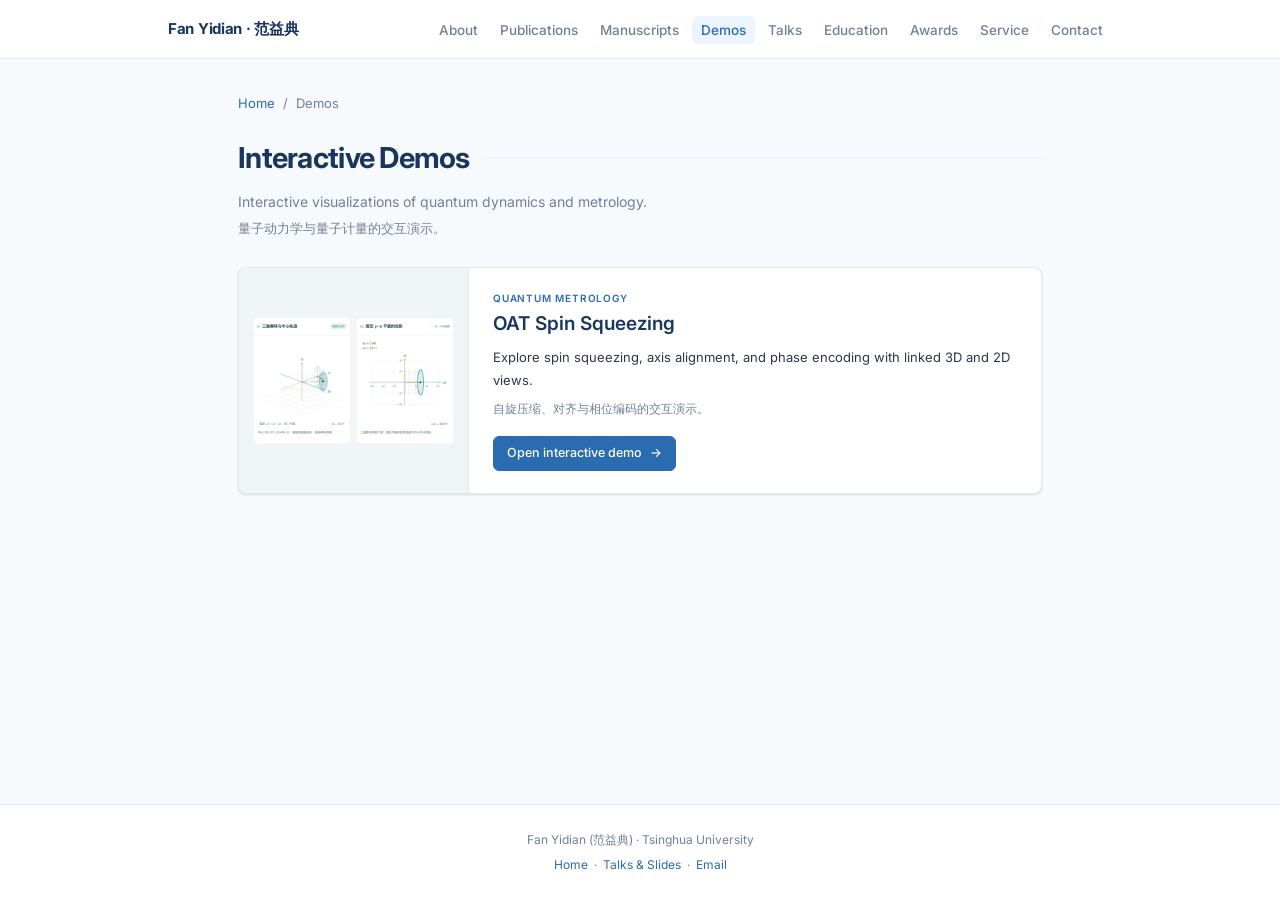
==== demos/index.html @ b3229b4e "Add standalone demos and chronologically ordered talk slides" ====
<!DOCTYPE html>
<html lang="en">
<head>
  <meta charset="UTF-8" />
  <meta name="viewport" content="width=device-width, initial-scale=1.0" />
  <title>Interactive Demos | Fan Yidian (范益典)</title>
  <meta name="description" content="Interactive visualizations of quantum dynamics and metrology by Fan Yidian." />
  <link rel="preconnect" href="https://fonts.googleapis.com" />
  <link href="https://fonts.googleapis.com/css2?family=Inter:wght@300;400;500;600;700&display=swap" rel="stylesheet" />
  <link rel="stylesheet" href="../assets/resources.css" />
</head>
<body>
  <nav aria-label="Main navigation">
    <div class="nav-inner">
      <a class="nav-brand" href="../">Fan Yidian · 范益典</a>
      <ul class="nav-links">
        <li><a href="../#about">About</a></li>
        <li><a href="../#publications">Publications</a></li>
        <li><a href="../#manuscripts">Manuscripts</a></li>
        <li><a href="./" aria-current="page">Demos</a></li>
        <li><a href="../talks/">Talks</a></li>
        <li><a href="../#education">Education</a></li>
        <li><a href="../#awards">Awards</a></li>
        <li><a href="../#service">Service</a></li>
        <li><a href="../#contact">Contact</a></li>
      </ul>
    </div>
  </nav>
  <main>
    <p class="breadcrumbs"><a href="../">Home</a><span aria-hidden="true">/</span>Demos</p>
    <header class="page-header">
      <h1 class="page-title">Interactive Demos</h1>
      <p class="page-intro">Interactive visualizations of quantum dynamics and metrology.</p>
      <p class="page-intro-cn" lang="zh-CN">量子动力学与量子计量的交互演示。</p>
    </header>
    <div class="resource-list">
      <article class="resource-card" aria-labelledby="oat-title">
        <a class="resource-preview" href="./oat/" aria-label="Open the OAT spin-squeezing demo">
          <img src="./oat/preview.webp" width="1100" height="700" alt="A spin-squeezed covariance ellipsoid rotating around the z axis, with its projection onto the y–z plane." />
        </a>
        <div class="resource-body">
          <p class="resource-category">QUANTUM METROLOGY</p>
          <h2 class="resource-title" id="oat-title"><a href="./oat/">OAT Spin Squeezing</a></h2>
          <p class="resource-description">Explore spin squeezing, axis alignment, and phase encoding with linked 3D and 2D views.</p>
          <p class="resource-description-cn" lang="zh-CN">自旋压缩、对齐与相位编码的交互演示。</p>
          <div class="resource-actions">
            <a class="btn primary" href="./oat/">Open interactive demo <span aria-hidden="true">→</span></a>
          </div>
        </div>
      </article>
    </div>
  </main>
  <footer>
    <p>Fan Yidian (范益典) · Tsinghua University</p>
    <p><a href="../">Home</a> &nbsp;·&nbsp; <a href="../talks/">Talks &amp; Slides</a> &nbsp;·&nbsp; <a href="mailto:fyd20@tsinghua.org.cn">Email</a></p>
  </footer>
</body>
</html>
---- assets/resources.css ----
:root {
  --primary: #1a365d;
  --accent: #2b6cb0;
  --accent-light: #ebf4ff;
  --text: #2d3748;
  --text-muted: #718096;
  --bg: #f7fafc;
  --card-bg: #fff;
  --border: #e2e8f0;
  --radius: 8px;
  --shadow: 0 1px 3px rgba(0, 0, 0, 0.08), 0 1px 2px rgba(0, 0, 0, 0.05);
}

*, *::before, *::after { margin: 0; padding: 0; box-sizing: border-box; }
body {
  min-height: 100vh;
  display: flex;
  flex-direction: column;
  font-family: 'Inter', 'PingFang SC', 'Microsoft YaHei', -apple-system, sans-serif;
  background: var(--bg);
  color: var(--text);
  line-height: 1.65;
}
a { color: var(--accent); text-decoration: none; }
a:hover { text-decoration: underline; }
a:focus-visible { outline: 2px solid var(--accent); outline-offset: 4px; }
nav {
  position: sticky;
  top: 0;
  background: rgba(255, 255, 255, 0.93);
  backdrop-filter: blur(12px);
  -webkit-backdrop-filter: blur(12px);
  border-bottom: 1px solid var(--border);
  z-index: 200;
}
.nav-inner {
  max-width: 1000px;
  margin: 0 auto;
  padding: 0 28px;
  height: 58px;
  display: flex;
  align-items: center;
  justify-content: space-between;
  gap: 16px;
}
.nav-brand {
  flex-shrink: 0;
  font-size: 15px;
  font-weight: 700;
  color: var(--primary);
  letter-spacing: -0.02em;
}
.nav-links { display: flex; gap: 4px; list-style: none; }
.nav-links a {
  font-size: 13.5px;
  font-weight: 500;
  color: var(--text-muted);
  padding: 6px 9px;
  border-radius: 6px;
  white-space: nowrap;
}
.nav-links a:hover, .nav-links a[aria-current="page"] {
  background: var(--accent-light);
  color: var(--accent);
  text-decoration: none;
}
main {
  width: 100%;
  max-width: 860px;
  margin: 0 auto;
  padding: 34px 28px 72px;
  flex: 1;
}
.breadcrumbs { font-size: 13px; color: var(--text-muted); margin-bottom: 25px; }
.breadcrumbs span { margin: 0 8px; }
.page-header { margin-bottom: 28px; }
.page-title {
  display: flex;
  align-items: center;
  gap: 16px;
  color: var(--primary);
  font-size: 1.8rem;
  font-weight: 700;
  line-height: 1.3;
  letter-spacing: -0.025em;
  margin-bottom: 13px;
}
.page-title::after { content: ''; flex: 1; height: 2px; background: var(--accent-light); }
.page-intro { font-size: 14px; color: var(--text-muted); }
.page-intro-cn { margin-top: 5px; font-size: 13px; color: var(--text-muted); }
.resource-list { display: grid; gap: 20px; }
.resource-card {
  display: grid;
  grid-template-columns: 230px minmax(0, 1fr);
  background: var(--card-bg);
  border: 1px solid var(--border);
  border-radius: var(--radius);
  box-shadow: var(--shadow);
  overflow: hidden;
}
.resource-preview {
  display: flex;
  align-items: center;
  justify-content: center;
  background: #f0f6f7;
  border-right: 1px solid var(--border);
  padding: 14px;
}
.resource-preview img { display: block; width: 100%; height: auto; }
.resource-preview.slides { background: #f5f2f7; }
.resource-body { padding: 22px 24px; min-width: 0; }
.resource-category { font-size: 10px; font-weight: 600; color: var(--accent); letter-spacing: 0.08em; }
.resource-title { font-size: 19px; font-weight: 600; color: var(--primary); margin: 4px 0 9px; line-height: 1.4; }
.resource-title a { color: inherit; }
.resource-meta { display: flex; flex-wrap: wrap; gap: 5px 13px; font-size: 12px; color: var(--text-muted); margin-bottom: 12px; }
.resource-description { font-size: 13px; line-height: 1.75; }
.resource-description-cn { font-size: 12px; line-height: 1.75; color: var(--text-muted); margin-top: 6px; }
.resource-topics { display: flex; flex-wrap: wrap; gap: 6px; list-style: none; margin-top: 14px; }
.resource-topics li { font-size: 10.5px; padding: 2px 7px; background: var(--accent-light); border-radius: 4px; color: var(--accent); }
.resource-actions { display: flex; flex-wrap: wrap; align-items: center; gap: 10px; margin-top: 17px; }
.btn {
  display: inline-flex;
  align-items: center;
  gap: 8px;
  padding: 6px 13px;
  border-radius: 6px;
  font-size: 12.5px;
  font-weight: 500;
  border: 1px solid var(--border);
  background: var(--card-bg);
  color: var(--text);
}
.btn:hover { background: var(--accent-light); border-color: var(--accent); text-decoration: none; }
.btn.primary { background: var(--accent); color: #fff; border-color: var(--accent); }
.btn.primary:hover { background: var(--primary); border-color: var(--primary); }
footer { text-align: center; padding: 25px 24px; font-size: 12px; color: var(--text-muted); border-top: 1px solid var(--border); background: var(--card-bg); }
footer p + p { margin-top: 5px; }

@media (max-width: 900px) {
  .nav-links { overflow-x: auto; min-width: 0; padding: 8px 2px; }
  .nav-links li { flex-shrink: 0; }
  .nav-links a { padding: 6px 8px; font-size: 12.5px; }
}
@media (max-width: 600px) {
  .nav-inner { height: auto; min-height: 58px; flex-wrap: wrap; gap: 0; padding-top: 10px; padding-bottom: 4px; }
  .nav-links { width: 100%; padding: 7px 0 9px; gap: 8px; }
  .nav-links a { padding: 6px 3px; }
  main { padding: 25px 22px 48px; }
  .page-title { font-size: 1.5rem; }
  .resource-card { grid-template-columns: minmax(0, 1fr); }
  .resource-preview { border-right: 0; border-bottom: 1px solid var(--border); padding: 16px; }
  .resource-preview img { max-width: 300px; }
  .resource-body { padding: 20px; }
}
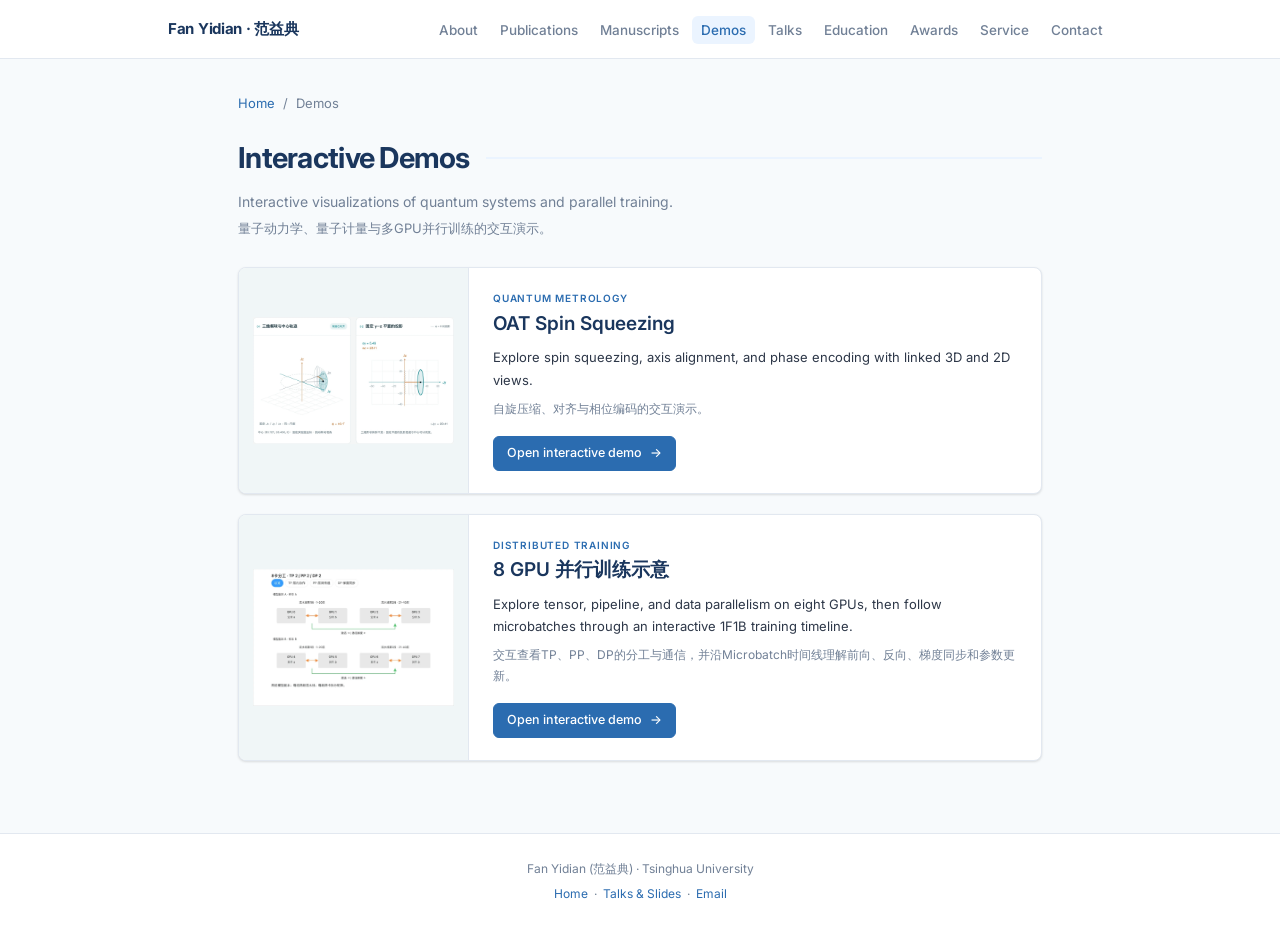
==== commit 891c0cf1: "Publish eight-GPU parallel training demo" ====
--- a/demos/index.html
+++ b/demos/index.html
@@ -4,7 +4,7 @@
   <meta charset="UTF-8" />
   <meta name="viewport" content="width=device-width, initial-scale=1.0" />
   <title>Interactive Demos | Fan Yidian (范益典)</title>
-  <meta name="description" content="Interactive visualizations of quantum dynamics and metrology by Fan Yidian." />
+  <meta name="description" content="Interactive visualizations of quantum dynamics, metrology, and parallel training by Fan Yidian." />
   <link rel="preconnect" href="https://fonts.googleapis.com" />
   <link href="https://fonts.googleapis.com/css2?family=Inter:wght@300;400;500;600;700&display=swap" rel="stylesheet" />
   <link rel="stylesheet" href="../assets/resources.css" />
@@ -30,8 +30,8 @@
     <p class="breadcrumbs"><a href="../">Home</a><span aria-hidden="true">/</span>Demos</p>
     <header class="page-header">
       <h1 class="page-title">Interactive Demos</h1>
-      <p class="page-intro">Interactive visualizations of quantum dynamics and metrology.</p>
-      <p class="page-intro-cn" lang="zh-CN">量子动力学与量子计量的交互演示。</p>
+      <p class="page-intro">Interactive visualizations of quantum systems and parallel training.</p>
+      <p class="page-intro-cn" lang="zh-CN">量子动力学、量子计量与多GPU并行训练的交互演示。</p>
     </header>
     <div class="resource-list">
       <article class="resource-card" aria-labelledby="oat-title">
@@ -48,6 +48,20 @@
           </div>
         </div>
       </article>
+      <article class="resource-card" aria-labelledby="eight-gpu-title">
+        <a class="resource-preview" href="./eight-gpu/" aria-label="Open the 8-GPU parallel training demo">
+          <img src="./eight-gpu/preview.webp" width="900" height="613" loading="lazy" alt="Eight GPUs grouped by tensor, pipeline, and data parallelism, with communication links between the groups." />
+        </a>
+        <div class="resource-body">
+          <p class="resource-category">DISTRIBUTED TRAINING</p>
+          <h2 class="resource-title" id="eight-gpu-title" lang="zh-CN"><a href="./eight-gpu/">8 GPU 并行训练示意</a></h2>
+          <p class="resource-description">Explore tensor, pipeline, and data parallelism on eight GPUs, then follow microbatches through an interactive 1F1B training timeline.</p>
+          <p class="resource-description-cn" lang="zh-CN">交互查看TP、PP、DP的分工与通信，并沿Microbatch时间线理解前向、反向、梯度同步和参数更新。</p>
+          <div class="resource-actions">
+            <a class="btn primary" href="./eight-gpu/">Open interactive demo <span aria-hidden="true">→</span></a>
+          </div>
+        </div>
+      </article>
     </div>
   </main>
   <footer>
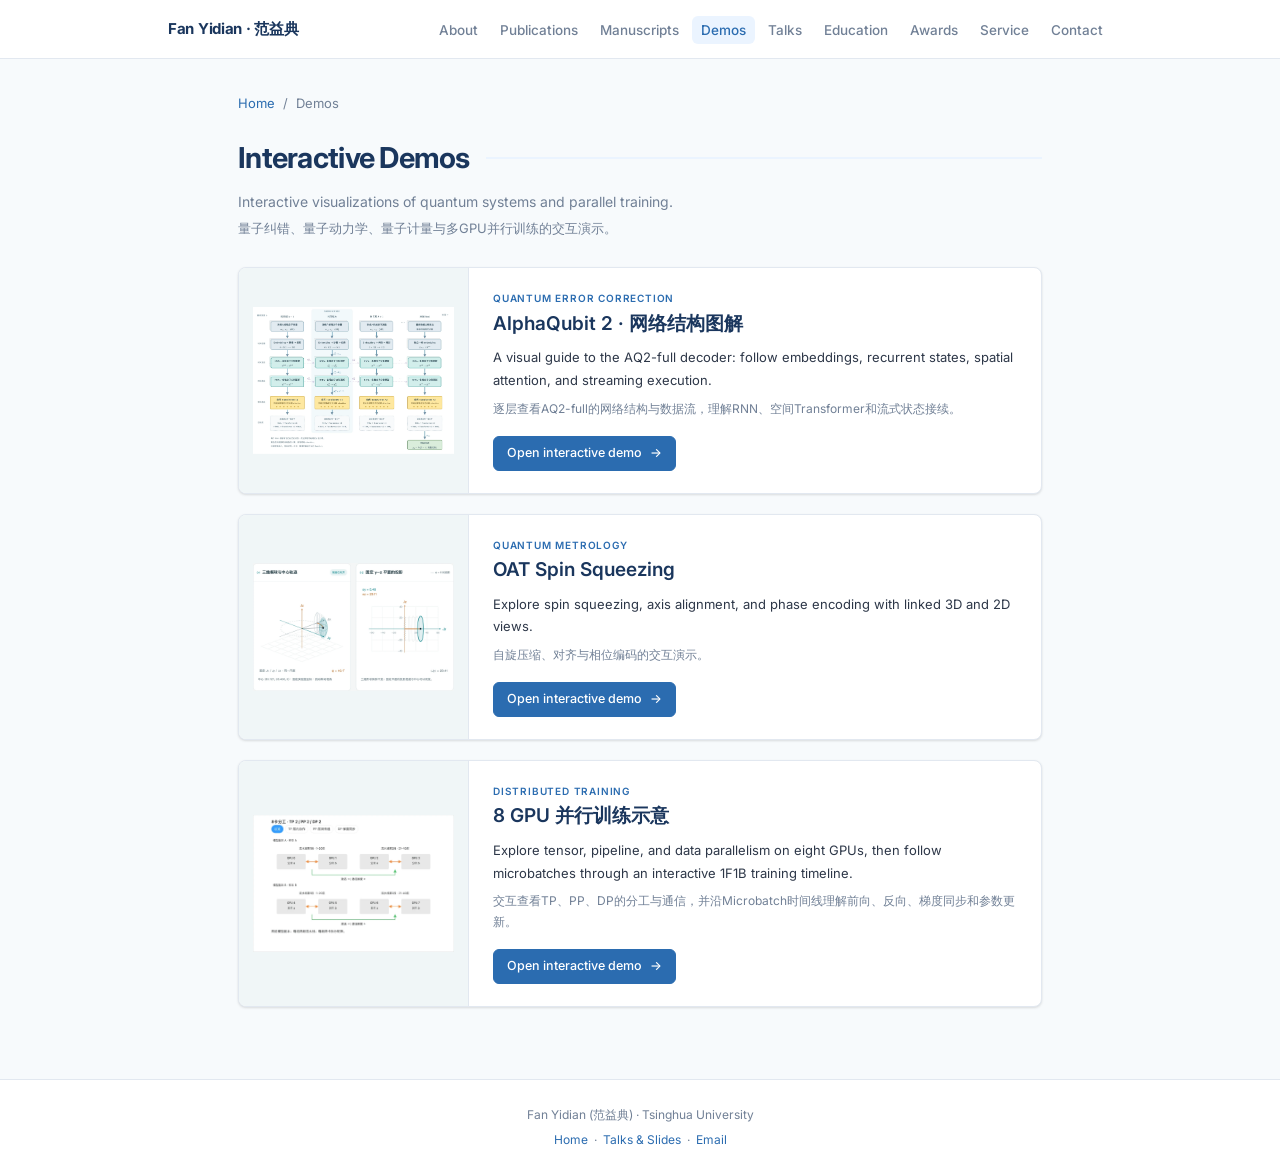
==== commit 046ec166: "Publish AlphaQubit 2 architecture demo" ====
--- a/demos/index.html
+++ b/demos/index.html
@@ -4,7 +4,7 @@
   <meta charset="UTF-8" />
   <meta name="viewport" content="width=device-width, initial-scale=1.0" />
   <title>Interactive Demos | Fan Yidian (范益典)</title>
-  <meta name="description" content="Interactive visualizations of quantum dynamics, metrology, and parallel training by Fan Yidian." />
+  <meta name="description" content="Interactive visualizations of quantum error correction, quantum dynamics, metrology, and parallel training by Fan Yidian." />
   <link rel="preconnect" href="https://fonts.googleapis.com" />
   <link href="https://fonts.googleapis.com/css2?family=Inter:wght@300;400;500;600;700&display=swap" rel="stylesheet" />
   <link rel="stylesheet" href="../assets/resources.css" />
@@ -31,9 +31,23 @@
     <header class="page-header">
       <h1 class="page-title">Interactive Demos</h1>
       <p class="page-intro">Interactive visualizations of quantum systems and parallel training.</p>
-      <p class="page-intro-cn" lang="zh-CN">量子动力学、量子计量与多GPU并行训练的交互演示。</p>
+      <p class="page-intro-cn" lang="zh-CN">量子纠错、量子动力学、量子计量与多GPU并行训练的交互演示。</p>
     </header>
     <div class="resource-list">
+      <article class="resource-card" aria-labelledby="alphaqubit2-title">
+        <a class="resource-preview" href="./alphaqubit2/" aria-label="Open the AlphaQubit 2 architecture demo">
+          <img src="./alphaqubit2/preview.webp" width="1374" height="1011" alt="A time-by-network-depth diagram of the AlphaQubit 2 decoder, with recurrent states and spatial Transformer blocks." />
+        </a>
+        <div class="resource-body">
+          <p class="resource-category">QUANTUM ERROR CORRECTION</p>
+          <h2 class="resource-title" id="alphaqubit2-title" lang="zh-CN"><a href="./alphaqubit2/">AlphaQubit 2 · 网络结构图解</a></h2>
+          <p class="resource-description">A visual guide to the AQ2-full decoder: follow embeddings, recurrent states, spatial attention, and streaming execution.</p>
+          <p class="resource-description-cn" lang="zh-CN">逐层查看AQ2-full的网络结构与数据流，理解RNN、空间Transformer和流式状态接续。</p>
+          <div class="resource-actions">
+            <a class="btn primary" href="./alphaqubit2/">Open interactive demo <span aria-hidden="true">→</span></a>
+          </div>
+        </div>
+      </article>
       <article class="resource-card" aria-labelledby="oat-title">
         <a class="resource-preview" href="./oat/" aria-label="Open the OAT spin-squeezing demo">
           <img src="./oat/preview.webp" width="1100" height="700" alt="A spin-squeezed covariance ellipsoid rotating around the z axis, with its projection onto the y–z plane." />
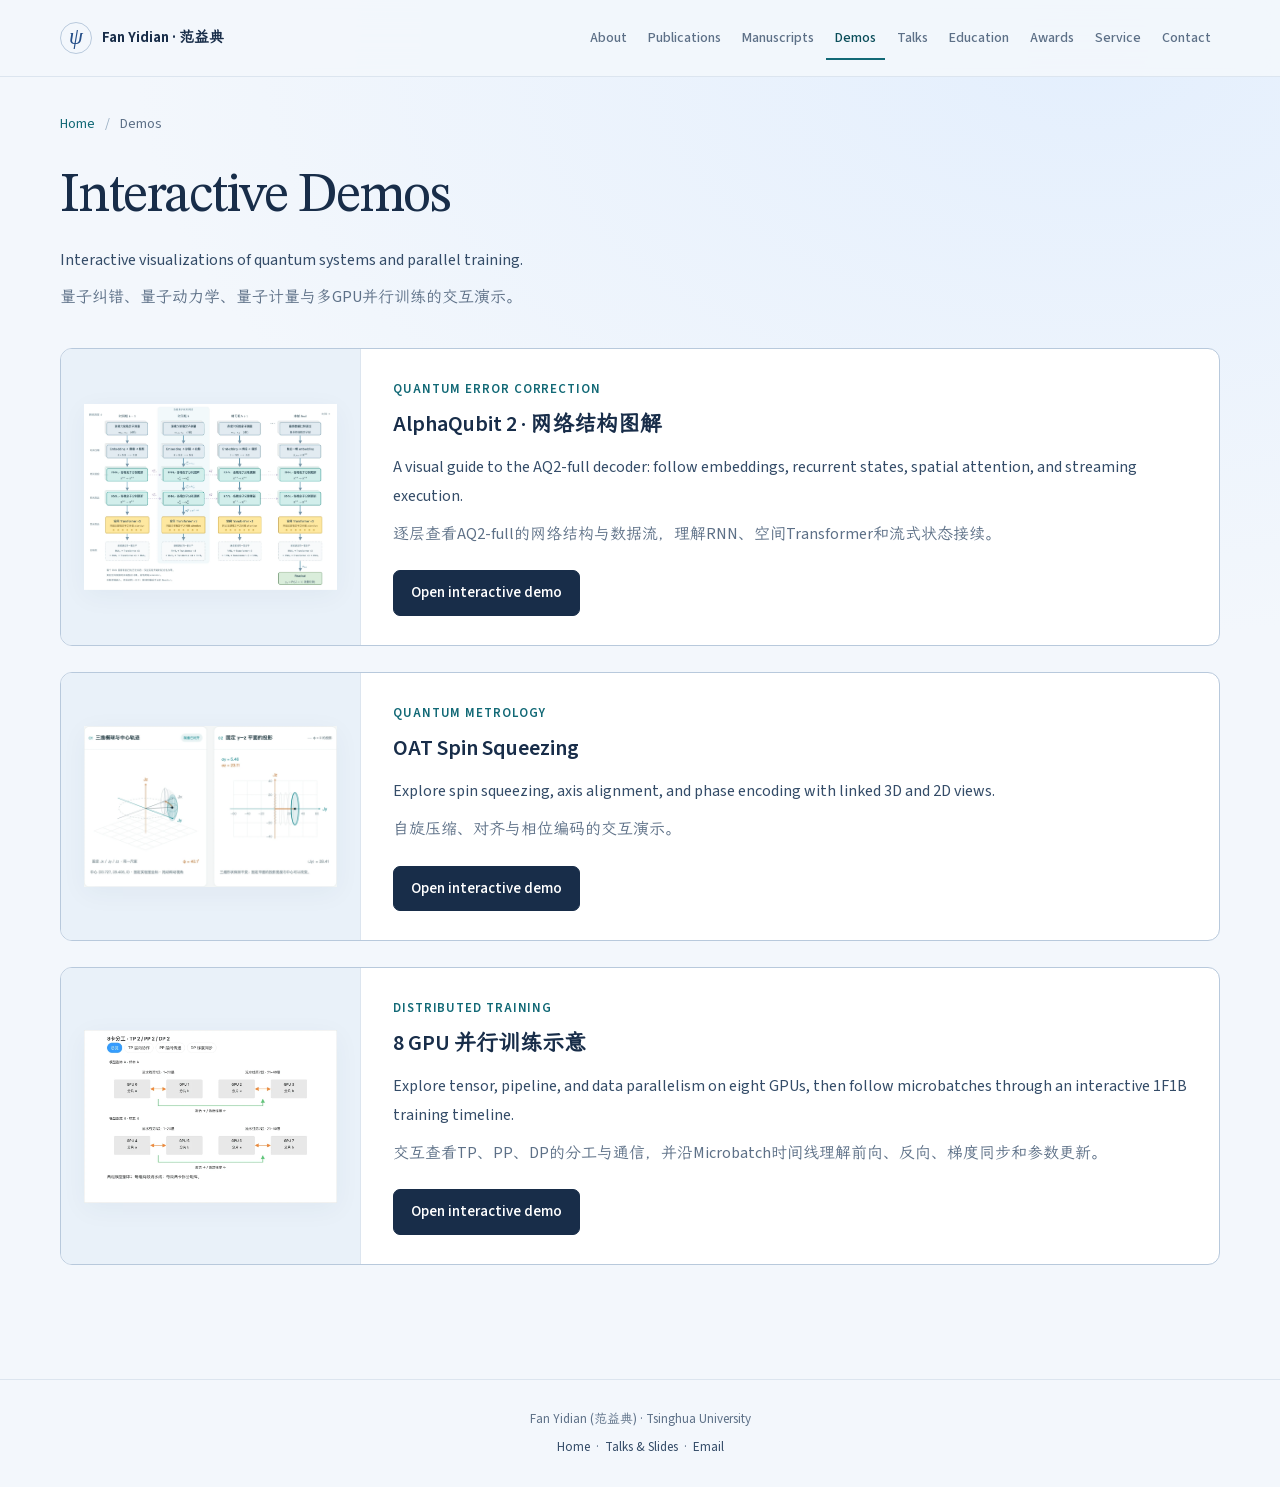
==== commit 716f24d7: "Redesign homepage with quantum illustrations and refined typography" ====
--- a/demos/index.html
+++ b/demos/index.html
@@ -5,15 +5,17 @@
   <meta name="viewport" content="width=device-width, initial-scale=1.0" />
   <title>Interactive Demos | Fan Yidian (范益典)</title>
   <meta name="description" content="Interactive visualizations of quantum error correction, quantum dynamics, metrology, and parallel training by Fan Yidian." />
-  <link rel="preconnect" href="https://fonts.googleapis.com" />
-  <link href="https://fonts.googleapis.com/css2?family=Inter:wght@300;400;500;600;700&display=swap" rel="stylesheet" />
+  <link rel="stylesheet" href="../assets/site.css" />
   <link rel="stylesheet" href="../assets/resources.css" />
+  <script src="../assets/site.js" defer></script>
 </head>
-<body>
-  <nav aria-label="Main navigation">
+<body class="resource-page">
+  <a class="skip-link" href="#main-content">Skip to content</a>
+  <nav class="site-nav" aria-label="Main navigation">
     <div class="nav-inner">
-      <a class="nav-brand" href="../">Fan Yidian · 范益典</a>
-      <ul class="nav-links">
+      <a class="nav-brand" href="../"><span class="brand-symbol" aria-hidden="true">ψ</span><span>Fan Yidian · 范益典</span></a>
+      <button class="nav-toggle" type="button" aria-expanded="false" aria-controls="primary-navigation">Menu <span class="menu-icon" aria-hidden="true"></span></button>
+    <ul class="nav-links" id="primary-navigation">
         <li><a href="../#about">About</a></li>
         <li><a href="../#publications">Publications</a></li>
         <li><a href="../#manuscripts">Manuscripts</a></li>
@@ -26,7 +28,7 @@
       </ul>
     </div>
   </nav>
-  <main>
+  <main id="main-content" class="resource-main">
     <p class="breadcrumbs"><a href="../">Home</a><span aria-hidden="true">/</span>Demos</p>
     <header class="page-header">
       <h1 class="page-title">Interactive Demos</h1>
@@ -44,7 +46,7 @@
           <p class="resource-description">A visual guide to the AQ2-full decoder: follow embeddings, recurrent states, spatial attention, and streaming execution.</p>
           <p class="resource-description-cn" lang="zh-CN">逐层查看AQ2-full的网络结构与数据流，理解RNN、空间Transformer和流式状态接续。</p>
           <div class="resource-actions">
-            <a class="btn primary" href="./alphaqubit2/">Open interactive demo <span aria-hidden="true">→</span></a>
+            <a class="btn primary" href="./alphaqubit2/">Open interactive demo</a>
           </div>
         </div>
       </article>
@@ -58,7 +60,7 @@
           <p class="resource-description">Explore spin squeezing, axis alignment, and phase encoding with linked 3D and 2D views.</p>
           <p class="resource-description-cn" lang="zh-CN">自旋压缩、对齐与相位编码的交互演示。</p>
           <div class="resource-actions">
-            <a class="btn primary" href="./oat/">Open interactive demo <span aria-hidden="true">→</span></a>
+            <a class="btn primary" href="./oat/">Open interactive demo</a>
           </div>
         </div>
       </article>
@@ -72,13 +74,13 @@
           <p class="resource-description">Explore tensor, pipeline, and data parallelism on eight GPUs, then follow microbatches through an interactive 1F1B training timeline.</p>
           <p class="resource-description-cn" lang="zh-CN">交互查看TP、PP、DP的分工与通信，并沿Microbatch时间线理解前向、反向、梯度同步和参数更新。</p>
           <div class="resource-actions">
-            <a class="btn primary" href="./eight-gpu/">Open interactive demo <span aria-hidden="true">→</span></a>
+            <a class="btn primary" href="./eight-gpu/">Open interactive demo</a>
           </div>
         </div>
       </article>
     </div>
   </main>
-  <footer>
+  <footer class="site-footer">
     <p>Fan Yidian (范益典) · Tsinghua University</p>
     <p><a href="../">Home</a> &nbsp;·&nbsp; <a href="../talks/">Talks &amp; Slides</a> &nbsp;·&nbsp; <a href="mailto:fyd20@tsinghua.org.cn">Email</a></p>
   </footer>
--- a/assets/site.css
+++ b/assets/site.css
@@ -0,0 +1,181 @@
+@font-face {
+  font-family: "STIX Two Text";
+  font-style: normal;
+  font-weight: 400 600;
+  font-display: swap;
+  src: url("./fonts/stix-two-text-latin.woff2") format("woff2");
+  unicode-range: U+0000-00FF, U+0131, U+0152-0153, U+02BB-02BC, U+02C6, U+02DA, U+02DC, U+0304, U+0308, U+0329, U+2000-206F, U+20AC, U+2122, U+2191, U+2193, U+2212, U+2215, U+FEFF, U+FFFD;
+}
+
+@font-face {
+  font-family: "Source Sans 3";
+  font-style: normal;
+  font-weight: 400 700;
+  font-display: swap;
+  src: url("./fonts/source-sans-3-latin.woff2") format("woff2");
+  unicode-range: U+0000-00FF, U+0131, U+0152-0153, U+02BB-02BC, U+02C6, U+02DA, U+02DC, U+0304, U+0308, U+0329, U+2000-206F, U+20AC, U+2122, U+2191, U+2193, U+2212, U+2215, U+FEFF, U+FFFD;
+}
+
+@font-face {
+  font-family: "Fanyd WenKai Web";
+  font-style: normal;
+  font-weight: 400;
+  font-display: swap;
+  src: url("./fonts/wenkai-common.woff2") format("woff2");
+  unicode-range: U+2000-206F, U+3000-303F, U+3400-4DBF, U+4E00-9FFF, U+F900-FAFF, U+FE10-FE1F, U+FE30-FE4F, U+FF00-FFEF;
+}
+
+:root {
+  color-scheme: light;
+  --ink: #182d49;
+  --ink-soft: #344c68;
+  --muted: #5d7087;
+  --accent: #126976;
+  --accent-strong: #0b4e5a;
+  --blue: #244e88;
+  --paper: #f3f7fc;
+  --surface: #ffffff;
+  --line: #dce5ef;
+  --line-strong: #b8c9dc;
+  --font-sans: "Source Sans 3", "Kaiti SC", "STKaiti", "KaiTi", "楷体", "Fanyd WenKai Web", -apple-system, BlinkMacSystemFont, "PingFang SC", "Microsoft YaHei", sans-serif;
+  --font-cn: "Kaiti SC", "STKaiti", "KaiTi", "楷体", "Fanyd WenKai Web", "Songti SC", serif;
+  --font-serif: "STIX Two Text", Georgia, "Times New Roman", serif;
+  --font-mono: "SFMono-Regular", Consolas, "Liberation Mono", monospace;
+  --page-width: 1160px;
+}
+
+*, *::before, *::after { box-sizing: border-box; }
+html { scroll-behavior: smooth; scroll-padding-top: 100px; }
+body {
+  min-height: 100vh;
+  margin: 0;
+  display: flex;
+  flex-direction: column;
+  color: var(--ink);
+  background: var(--paper);
+  font-family: var(--font-sans);
+  font-size: 1rem;
+  line-height: 1.75;
+  -webkit-font-smoothing: antialiased;
+}
+body::before {
+  content: "";
+  position: absolute;
+  top: 0;
+  right: 0;
+  left: 0;
+  height: 720px;
+  z-index: -1;
+  pointer-events: none;
+  background: radial-gradient(ellipse at 85% 8%, #e4effd 0, transparent 62%);
+}
+h1, h2, h3, p, figure, ul { margin: 0; }
+a { color: var(--accent); text-decoration: none; text-underline-offset: 4px; }
+a:hover { text-decoration: underline; }
+a:focus-visible, button:focus-visible { outline: 3px solid #267f9e; outline-offset: 5px; }
+button, input, select { font: inherit; }
+img { max-width: 100%; }
+::selection { color: #112a46; background: #cde9ee; }
+.skip-link {
+  position: fixed;
+  top: 10px;
+  left: 16px;
+  z-index: 500;
+  padding: 10px 18px;
+  background: var(--surface);
+  border: 1px solid var(--accent);
+  border-radius: 8px;
+  transform: translateY(-160%);
+}
+.skip-link:focus { transform: none; }
+.site-nav {
+  position: sticky;
+  top: 0;
+  z-index: 200;
+  background: rgba(243, 247, 252, 0.94);
+  border-bottom: 1px solid var(--line);
+  backdrop-filter: blur(18px);
+  -webkit-backdrop-filter: blur(18px);
+}
+.nav-inner {
+  position: relative;
+  width: min(calc(100% - 64px), var(--page-width));
+  min-height: 76px;
+  margin: auto;
+  display: flex;
+  align-items: center;
+  justify-content: space-between;
+  gap: 28px;
+}
+.nav-brand { display: inline-flex; align-items: center; gap: 10px; flex-shrink: 0; color: var(--ink); font-size: 0.925rem; font-weight: 650; }
+.nav-brand:hover { text-decoration: none; }
+.brand-symbol {
+  display: inline-flex;
+  align-items: center;
+  justify-content: center;
+  width: 32px;
+  height: 32px;
+  color: var(--blue);
+  border: 1px solid var(--line-strong);
+  border-radius: 50%;
+  font: italic 1.4rem/1 var(--font-serif);
+}
+.nav-links { display: flex; align-items: center; gap: 3px; padding: 0; list-style: none; }
+.nav-links a { display: inline-flex; min-height: 44px; align-items: center; padding: 5px 9px; color: var(--muted); font-size: 0.875rem; font-weight: 500; white-space: nowrap; }
+.nav-links a:hover, .nav-links a[aria-current] { color: var(--accent-strong); text-decoration: none; }
+.nav-links a[aria-current] { box-shadow: inset 0 -2px var(--accent); }
+.nav-toggle { display: none; align-items: center; gap: 10px; min-height: 44px; padding: 7px 12px; color: var(--ink); border: 1px solid var(--line-strong); border-radius: 7px; background: var(--surface); cursor: pointer; }
+.menu-icon, .menu-icon::before { display: block; width: 16px; height: 1px; background: currentColor; }
+.menu-icon { position: relative; }
+.menu-icon::before { content: ""; position: absolute; top: 5px; }
+main { flex: 1; width: min(calc(100% - 64px), var(--page-width)); margin: 0 auto; }
+.btn {
+  display: inline-flex;
+  align-items: center;
+  justify-content: center;
+  gap: 10px;
+  min-height: 44px;
+  padding: 9px 17px;
+  color: var(--ink);
+  background: var(--surface);
+  border: 1px solid var(--line-strong);
+  border-radius: 7px;
+  font-size: 0.925rem;
+  font-weight: 550;
+  transition: background 160ms ease, border-color 160ms ease;
+}
+.btn svg { width: 18px; height: 18px; flex-shrink: 0; }
+.btn:hover { text-decoration: none; background: #edf5fa; border-color: var(--blue); }
+.btn.primary { color: #fff; background: var(--ink); border-color: var(--ink); }
+.btn.primary:hover { background: #244e70; border-color: #244e70; }
+.site-footer { margin-top: 44px; padding: 28px 32px; color: var(--muted); border-top: 1px solid var(--line); font-size: 0.8125rem; text-align: center; }
+.site-footer p + p { margin-top: 5px; }
+.site-footer a { color: var(--ink-soft); }
+
+@media (max-width: 1080px) {
+  .nav-inner { flex-wrap: wrap; gap: 0; padding: 14px 0; }
+  .nav-links { width: 100%; flex-wrap: wrap; gap: 0 8px; }
+  .js .nav-toggle { display: inline-flex; }
+  .js .nav-links { display: none; position: absolute; top: calc(100% - 1px); right: 0; width: min(440px, calc(100vw - 48px)); padding: 15px; border: 1px solid var(--line); border-radius: 0 0 12px 12px; background: var(--surface); box-shadow: 0 16px 30px #172c4810; }
+  .js .site-nav[data-menu-open="true"] .nav-links { display: grid; grid-template-columns: 1fr 1fr; }
+  .nav-links a { width: 100%; padding: 10px 12px; }
+  .nav-links a[aria-current] { box-shadow: none; background: #edf5fa; border-radius: 5px; }
+}
+@media (max-width: 600px) {
+  .nav-inner, main { width: calc(100% - 36px); }
+  .nav-inner { min-height: 68px; padding: 10px 0; }
+  .nav-brand { font-size: 0.875rem; gap: 8px; }
+  .brand-symbol { width: 29px; height: 29px; }
+  .nav-toggle { font-size: 0.875rem; }
+  .site-footer { padding: 25px 18px; }
+}
+@media (prefers-reduced-motion: reduce) {
+  html { scroll-behavior: auto; }
+  *, *::before, *::after { animation: none !important; transition: none !important; }
+}
+@media print {
+  .site-nav, .nav-toggle, .skip-link { display: none !important; }
+  body { background: #fff; }
+  main { width: 100%; }
+  a { color: inherit; }
+}
--- a/assets/resources.css
+++ b/assets/resources.css
@@ -1,154 +1,38 @@
-:root {
-  --primary: #1a365d;
-  --accent: #2b6cb0;
-  --accent-light: #ebf4ff;
-  --text: #2d3748;
-  --text-muted: #718096;
-  --bg: #f7fafc;
-  --card-bg: #fff;
-  --border: #e2e8f0;
-  --radius: 8px;
-  --shadow: 0 1px 3px rgba(0, 0, 0, 0.08), 0 1px 2px rgba(0, 0, 0, 0.05);
+.resource-main { padding: 35px 0 70px; }
+.breadcrumbs { color: var(--muted); font-size: 0.875rem; margin-bottom: 28px; }
+.breadcrumbs span { margin: 0 10px; color: #9aafc2; }
+.page-header { max-width: 790px; margin-bottom: 37px; }
+.page-title { color: var(--ink); font: 400 clamp(2.2rem, 4.4vw, 3.4rem)/1.2 var(--font-serif); letter-spacing: -0.035em; margin-bottom: 16px; }
+.page-intro { color: var(--ink-soft); font-size: 1rem; line-height: 1.8; }
+.page-intro-cn { color: var(--muted); margin-top: 8px; font-size: 1rem; line-height: 1.8; }
+.resource-list { display: grid; gap: 26px; }
+.resource-card { display: grid; grid-template-columns: 300px minmax(0, 1fr); overflow: hidden; background: var(--surface); border: 1px solid var(--line-strong); border-radius: 12px; }
+.resource-preview { display: flex; align-items: center; justify-content: center; padding: 23px; background: #e9f1f9; border-right: 1px solid var(--line); }
+.resource-preview img { display: block; width: 100%; height: auto; box-shadow: 0 6px 25px #1837570c; }
+.resource-preview.slides { background: #edf2fa; }
+.resource-body { min-width: 0; padding: 29px 32px; }
+.resource-category { color: var(--accent); font-size: 0.8125rem; font-weight: 600; letter-spacing: 0.07em; }
+.resource-title { color: var(--ink); font-size: 1.375rem; line-height: 1.45; font-weight: 600; margin: 8px 0 12px; }
+.resource-title a { color: inherit; }
+.resource-meta { display: flex; flex-wrap: wrap; gap: 6px 16px; color: var(--muted); font-size: 0.875rem; margin-bottom: 15px; }
+.resource-meta time { color: var(--blue); font-weight: 600; }
+.resource-description { color: var(--ink-soft); font-size: 1rem; line-height: 1.8; }
+.resource-description-cn { color: var(--muted); font-size: 1rem; line-height: 1.8; margin-top: 9px; }
+.resource-topics { display: flex; flex-wrap: wrap; gap: 7px; padding: 0; list-style: none; margin-top: 18px; }
+.resource-topics li { padding: 3px 9px; color: #45647d; background: #f0f5fa; border: 1px solid var(--line); border-radius: 4px; font-size: 0.8125rem; }
+.resource-actions { display: flex; flex-wrap: wrap; align-items: center; gap: 10px; margin-top: 22px; }
+
+@media (max-width: 950px) {
+  .resource-card { grid-template-columns: 230px minmax(0, 1fr); }
+  .resource-preview { padding: 17px; }
+  .resource-body { padding: 25px; }
 }
-
-*, *::before, *::after { margin: 0; padding: 0; box-sizing: border-box; }
-body {
-  min-height: 100vh;
-  display: flex;
-  flex-direction: column;
-  font-family: 'Inter', 'PingFang SC', 'Microsoft YaHei', -apple-system, sans-serif;
-  background: var(--bg);
-  color: var(--text);
-  line-height: 1.65;
+@media (max-width: 700px) {
+  .resource-main { padding: 27px 0 45px; }
+  .page-header { margin-bottom: 27px; }
+  .resource-card { grid-template-columns: minmax(0, 1fr); }
+  .resource-preview { border-right: 0; border-bottom: 1px solid var(--line); padding: 25px; }
+  .resource-preview img { max-width: 340px; }
+  .resource-body { padding: 25px 23px; }
+  .resource-title { font-size: 1.3rem; }
 }
-a { color: var(--accent); text-decoration: none; }
-a:hover { text-decoration: underline; }
-a:focus-visible { outline: 2px solid var(--accent); outline-offset: 4px; }
-nav {
-  position: sticky;
-  top: 0;
-  background: rgba(255, 255, 255, 0.93);
-  backdrop-filter: blur(12px);
-  -webkit-backdrop-filter: blur(12px);
-  border-bottom: 1px solid var(--border);
-  z-index: 200;
-}
-.nav-inner {
-  max-width: 1000px;
-  margin: 0 auto;
-  padding: 0 28px;
-  height: 58px;
-  display: flex;
-  align-items: center;
-  justify-content: space-between;
-  gap: 16px;
-}
-.nav-brand {
-  flex-shrink: 0;
-  font-size: 15px;
-  font-weight: 700;
-  color: var(--primary);
-  letter-spacing: -0.02em;
-}
-.nav-links { display: flex; gap: 4px; list-style: none; }
-.nav-links a {
-  font-size: 13.5px;
-  font-weight: 500;
-  color: var(--text-muted);
-  padding: 6px 9px;
-  border-radius: 6px;
-  white-space: nowrap;
-}
-.nav-links a:hover, .nav-links a[aria-current="page"] {
-  background: var(--accent-light);
-  color: var(--accent);
-  text-decoration: none;
-}
-main {
-  width: 100%;
-  max-width: 860px;
-  margin: 0 auto;
-  padding: 34px 28px 72px;
-  flex: 1;
-}
-.breadcrumbs { font-size: 13px; color: var(--text-muted); margin-bottom: 25px; }
-.breadcrumbs span { margin: 0 8px; }
-.page-header { margin-bottom: 28px; }
-.page-title {
-  display: flex;
-  align-items: center;
-  gap: 16px;
-  color: var(--primary);
-  font-size: 1.8rem;
-  font-weight: 700;
-  line-height: 1.3;
-  letter-spacing: -0.025em;
-  margin-bottom: 13px;
-}
-.page-title::after { content: ''; flex: 1; height: 2px; background: var(--accent-light); }
-.page-intro { font-size: 14px; color: var(--text-muted); }
-.page-intro-cn { margin-top: 5px; font-size: 13px; color: var(--text-muted); }
-.resource-list { display: grid; gap: 20px; }
-.resource-card {
-  display: grid;
-  grid-template-columns: 230px minmax(0, 1fr);
-  background: var(--card-bg);
-  border: 1px solid var(--border);
-  border-radius: var(--radius);
-  box-shadow: var(--shadow);
-  overflow: hidden;
-}
-.resource-preview {
-  display: flex;
-  align-items: center;
-  justify-content: center;
-  background: #f0f6f7;
-  border-right: 1px solid var(--border);
-  padding: 14px;
-}
-.resource-preview img { display: block; width: 100%; height: auto; }
-.resource-preview.slides { background: #f5f2f7; }
-.resource-body { padding: 22px 24px; min-width: 0; }
-.resource-category { font-size: 10px; font-weight: 600; color: var(--accent); letter-spacing: 0.08em; }
-.resource-title { font-size: 19px; font-weight: 600; color: var(--primary); margin: 4px 0 9px; line-height: 1.4; }
-.resource-title a { color: inherit; }
-.resource-meta { display: flex; flex-wrap: wrap; gap: 5px 13px; font-size: 12px; color: var(--text-muted); margin-bottom: 12px; }
-.resource-description { font-size: 13px; line-height: 1.75; }
-.resource-description-cn { font-size: 12px; line-height: 1.75; color: var(--text-muted); margin-top: 6px; }
-.resource-topics { display: flex; flex-wrap: wrap; gap: 6px; list-style: none; margin-top: 14px; }
-.resource-topics li { font-size: 10.5px; padding: 2px 7px; background: var(--accent-light); border-radius: 4px; color: var(--accent); }
-.resource-actions { display: flex; flex-wrap: wrap; align-items: center; gap: 10px; margin-top: 17px; }
-.btn {
-  display: inline-flex;
-  align-items: center;
-  gap: 8px;
-  padding: 6px 13px;
-  border-radius: 6px;
-  font-size: 12.5px;
-  font-weight: 500;
-  border: 1px solid var(--border);
-  background: var(--card-bg);
-  color: var(--text);
-}
-.btn:hover { background: var(--accent-light); border-color: var(--accent); text-decoration: none; }
-.btn.primary { background: var(--accent); color: #fff; border-color: var(--accent); }
-.btn.primary:hover { background: var(--primary); border-color: var(--primary); }
-footer { text-align: center; padding: 25px 24px; font-size: 12px; color: var(--text-muted); border-top: 1px solid var(--border); background: var(--card-bg); }
-footer p + p { margin-top: 5px; }
-
-@media (max-width: 900px) {
-  .nav-links { overflow-x: auto; min-width: 0; padding: 8px 2px; }
-  .nav-links li { flex-shrink: 0; }
-  .nav-links a { padding: 6px 8px; font-size: 12.5px; }
-}
-@media (max-width: 600px) {
-  .nav-inner { height: auto; min-height: 58px; flex-wrap: wrap; gap: 0; padding-top: 10px; padding-bottom: 4px; }
-  .nav-links { width: 100%; padding: 7px 0 9px; gap: 8px; }
-  .nav-links a { padding: 6px 3px; }
-  main { padding: 25px 22px 48px; }
-  .page-title { font-size: 1.5rem; }
-  .resource-card { grid-template-columns: minmax(0, 1fr); }
-  .resource-preview { border-right: 0; border-bottom: 1px solid var(--border); padding: 16px; }
-  .resource-preview img { max-width: 300px; }
-  .resource-body { padding: 20px; }
-}
